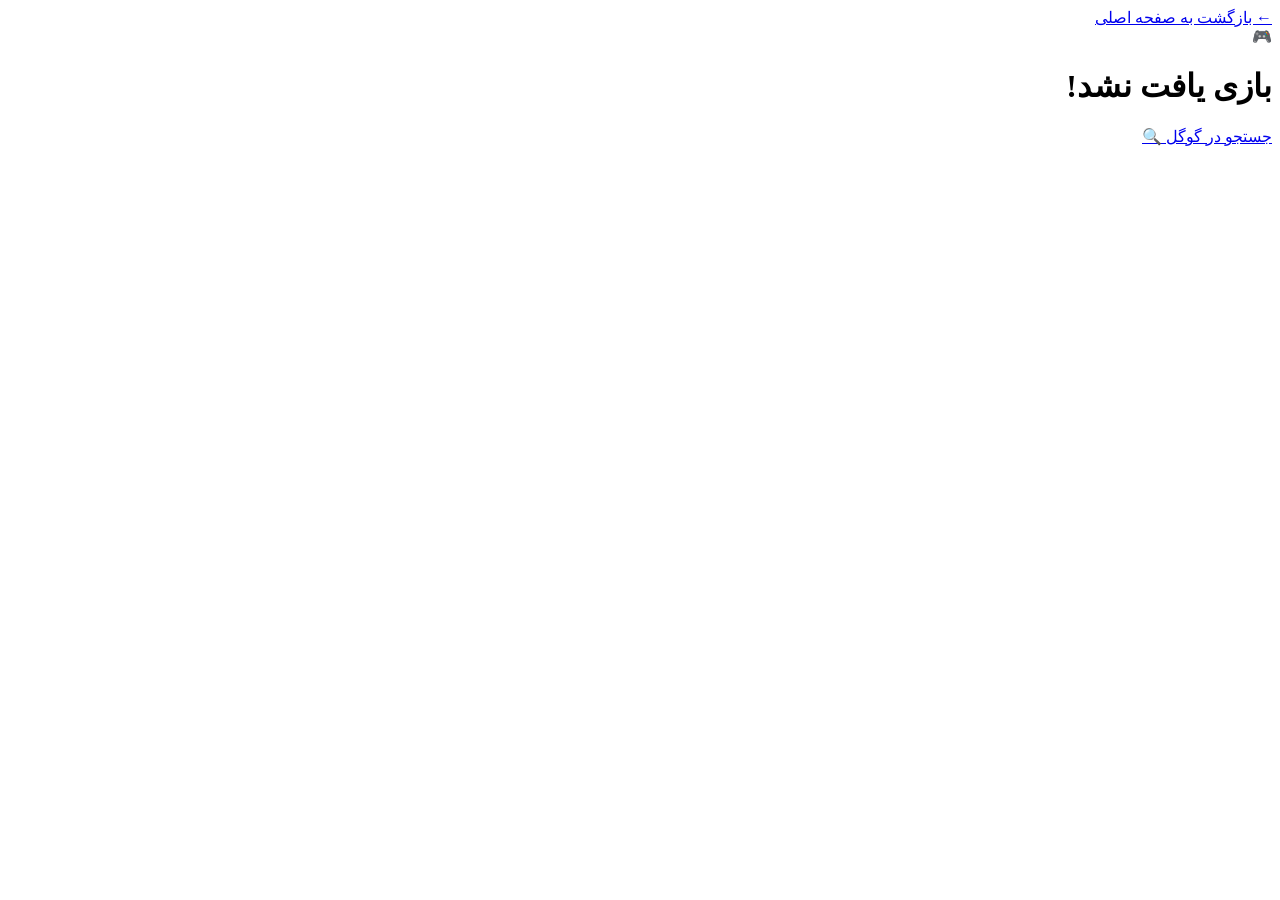
==== game-details.html @ 2fea9238 "Create game-details.html" ====
<!DOCTYPE html>
<html lang="fa" dir="rtl">
<head>
  <meta charset="UTF-8">
  <meta name="viewport" content="width=device-width, initial-scale=1.0">
  <title>جزئیات بازی | GameHub</title>
  <link rel="stylesheet" href="style.css">
</head>
<body>

  <main class="container details-page">
    <a href="index.html" class="back-btn">← بازگشت به صفحه اصلی</a>
    
    <div class="details-card">
      <div class="big-icon" id="gameIcon">🎮</div>
      <h1 id="gameTitle">در حال بارگذاری...</h1>
      <p id="gamePlatform" class="platform"></p>
      <p id="gameDesc" class="desc"></p>

      <div class="action-buttons">
        <a id="googleLink" href="#" target="_blank" class="btn google-btn">جستجو در گوگل 🔍</a>
      </div>
    </div>
  </main>

  <script>
    const gamesData = {
      'ac': {
        title: "Assassin's Creed",
        platform: "PC • Console",
        icon: "⚔️",
        desc: "یکی از محبوب‌ترین سری بازی‌های اکشن و ماجراجویی مخفی‌کاری در تاریخ بازی‌های ویدئویی."
      },
      'gta6': {
        title: "Grand Theft Auto VI",
        platform: "PC • Console",
        icon: "🏎️",
        desc: "جدیدترین نسخه از جهان‌بازترین و پرطرفدارترین بازی راک‌استار در شهر وایس سیتی."
      },
      'bloodstrike': {
        title: "Blood Strike",
        platform: "PC • Android",
        icon: "🎯",
        desc: "بازی بتل رویال سریع و بهینه‌شده برای موبایل و کامپیوتر با اکشن فوق‌العاده."
      }
    };

    const urlParams = new URLSearchParams(window.location.search);
    const gameKey = urlParams.get('game');

    if (gameKey && gamesData[gameKey]) {
      const game = gamesData[gameKey];
      document.getElementById('gameTitle').innerText = game.title;
      document.getElementById('gamePlatform').innerText = game.platform;
      document.getElementById('gameIcon').innerText = game.icon;
      document.getElementById('gameDesc').innerText = game.desc;
      document.getElementById('googleLink').href = `https://www.google.com/search?q=${encodeURIComponent(game.title)}`;
    } else {
      document.getElementById('gameTitle').innerText = "بازی یافت نشد!";
    }
  </script>
</body>
</html>
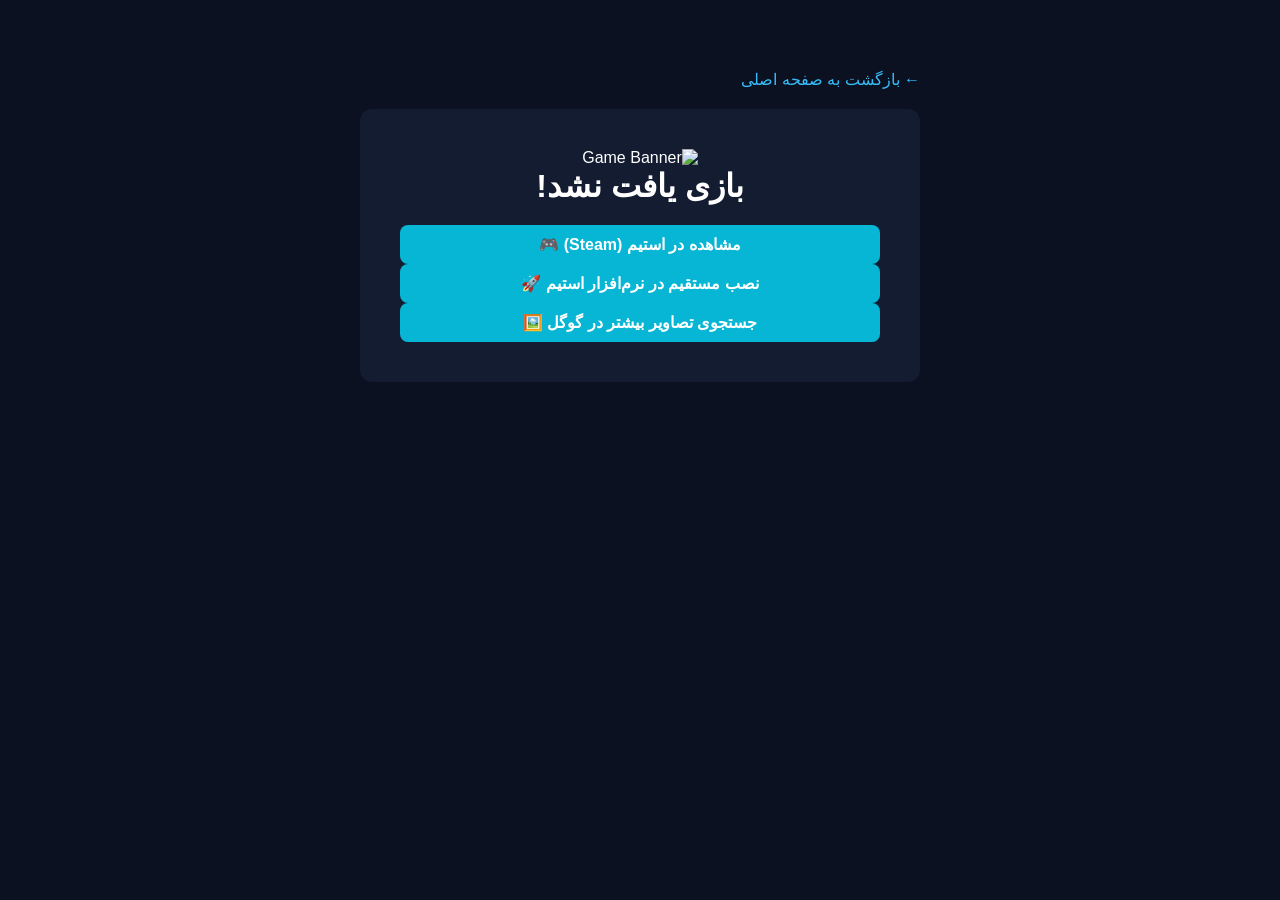
==== commit 91624ebb: "Update game-details.html" ====
--- a/game-details.html
+++ b/game-details.html
@@ -3,7 +3,7 @@
 <head>
   <meta charset="UTF-8">
   <meta name="viewport" content="width=device-width, initial-scale=1.0">
-  <title>جزئیات بازی | GameHub</title>
+  <title>دانلود بازی | GameHub</title>
   <link rel="stylesheet" href="style.css">
 </head>
 <body>
@@ -12,49 +12,37 @@
     <a href="index.html" class="back-btn">← بازگشت به صفحه اصلی</a>
     
     <div class="details-card">
-      <div class="big-icon" id="gameIcon">🎮</div>
+      <div class="banner-wrapper">
+        <img id="gameImg" src="" alt="Game Banner" class="detail-banner">
+      </div>
       <h1 id="gameTitle">در حال بارگذاری...</h1>
       <p id="gamePlatform" class="platform"></p>
       <p id="gameDesc" class="desc"></p>
 
       <div class="action-buttons">
-        <a id="googleLink" href="#" target="_blank" class="btn google-btn">جستجو در گوگل 🔍</a>
+        <a id="steamLink" href="#" target="_blank" class="btn steam-btn">مشاهده در استیم (Steam) 🎮</a>
+        <a id="directSteam" href="#" class="btn direct-btn">نصب مستقیم در نرم‌افزار استیم 🚀</a>
+        <a id="googleImagesLink" href="#" target="_blank" class="btn google-img-btn">جستجوی تصاویر بیشتر در گوگل 🖼️</a>
       </div>
     </div>
   </main>
 
+  <script src="games.js"></script>
   <script>
-    const gamesData = {
-      'ac': {
-        title: "Assassin's Creed",
-        platform: "PC • Console",
-        icon: "⚔️",
-        desc: "یکی از محبوب‌ترین سری بازی‌های اکشن و ماجراجویی مخفی‌کاری در تاریخ بازی‌های ویدئویی."
-      },
-      'gta6': {
-        title: "Grand Theft Auto VI",
-        platform: "PC • Console",
-        icon: "🏎️",
-        desc: "جدیدترین نسخه از جهان‌بازترین و پرطرفدارترین بازی راک‌استار در شهر وایس سیتی."
-      },
-      'bloodstrike': {
-        title: "Blood Strike",
-        platform: "PC • Android",
-        icon: "🎯",
-        desc: "بازی بتل رویال سریع و بهینه‌شده برای موبایل و کامپیوتر با اکشن فوق‌العاده."
-      }
-    };
+    const urlParams = new URLSearchParams(window.location.search);
+    const gameId = urlParams.get('id');
 
-    const urlParams = new URLSearchParams(window.location.search);
-    const gameKey = urlParams.get('game');
+    const game = gamesDatabase.find(g => g.id === gameId);
 
-    if (gameKey && gamesData[gameKey]) {
-      const game = gamesData[gameKey];
+    if (game) {
       document.getElementById('gameTitle').innerText = game.title;
       document.getElementById('gamePlatform').innerText = game.platform;
-      document.getElementById('gameIcon').innerText = game.icon;
+      document.getElementById('gameImg').src = game.img;
       document.getElementById('gameDesc').innerText = game.desc;
-      document.getElementById('googleLink').href = `https://www.google.com/search?q=${encodeURIComponent(game.title)}`;
+      
+      document.getElementById('steamLink').href = `https://store.steampowered.com/app/${game.steamId}/`;
+      document.getElementById('directSteam').href = `steam://store/${game.steamId}`;
+      document.getElementById('googleImagesLink').href = `https://www.google.com/search?tbm=isch&q=${encodeURIComponent(game.title + ' wallpaper PC')}`;
     } else {
       document.getElementById('gameTitle').innerText = "بازی یافت نشد!";
     }
--- a/style.css
+++ b/style.css
@@ -0,0 +1,140 @@
+* {
+  box-sizing: border-box;
+  margin: 0;
+  padding: 0;
+  font-family: Tahoma, 'Segoe UI', sans-serif;
+}
+
+body {
+  background-color: #0b1120;
+  color: #ffffff;
+  direction: rtl;
+}
+
+.hero {
+  text-align: center;
+  padding: 50px 20px;
+  background: linear-gradient(180deg, #0f172a 0%, #0b1120 100%);
+}
+
+.hero h1 {
+  font-size: 2.5rem;
+  margin-bottom: 10px;
+}
+
+.hero p {
+  color: #94a3b8;
+  margin-bottom: 25px;
+}
+
+.search-box input {
+  width: 90%;
+  max-width: 500px;
+  padding: 14px 20px;
+  border-radius: 25px;
+  border: 1px solid #334155;
+  background-color: #1e293b;
+  color: #fff;
+  font-size: 1rem;
+  outline: none;
+  text-align: center;
+}
+
+.container {
+  max-width: 1100px;
+  margin: 0 auto;
+  padding: 30px 20px;
+}
+
+.container h2 {
+  margin-bottom: 25px;
+  font-size: 1.5rem;
+}
+
+.games-grid {
+  display: grid;
+  grid-template-columns: repeat(auto-fit, minmax(280px, 1fr));
+  gap: 20px;
+}
+
+.card {
+  background-color: #131c31;
+  border: 1px solid #1e293b;
+  border-radius: 12px;
+  padding: 30px 20px;
+  display: flex;
+  flex-direction: column;
+  align-items: center;
+  text-align: center;
+}
+
+.card .icon {
+  font-size: 40px;
+  margin-bottom: 15px;
+}
+
+.card h3 {
+  font-size: 1.2rem;
+  margin-bottom: 8px;
+}
+
+.platform {
+  color: #64748b;
+  font-size: 0.9rem;
+  margin-bottom: 20px;
+}
+
+.btn {
+  display: inline-block;
+  width: 100%;
+  padding: 10px 0;
+  background-color: #06b6d4;
+  color: #fff;
+  text-decoration: none;
+  border-radius: 8px;
+  font-weight: bold;
+  transition: 0.2s;
+}
+
+.btn:hover {
+  background-color: #0891b2;
+}
+
+/* صفحه جزئیات */
+.details-page {
+  max-width: 600px;
+  margin-top: 40px;
+}
+
+.back-btn {
+  color: #38bdf8;
+  text-decoration: none;
+  display: inline-block;
+  margin-bottom: 20px;
+}
+
+.details-card {
+  background-color: #131c31;
+  padding: 40px;
+  border-radius: 12px;
+  text-align: center;
+}
+
+.big-icon {
+  font-size: 60px;
+  margin-bottom: 15px;
+}
+
+.desc {
+  color: #cbd5e1;
+  line-height: 1.6;
+  margin: 20px 0;
+}
+
+.google-btn {
+  background-color: #2563eb;
+}
+
+.google-btn:hover {
+  background-color: #1d4ed8;
+}
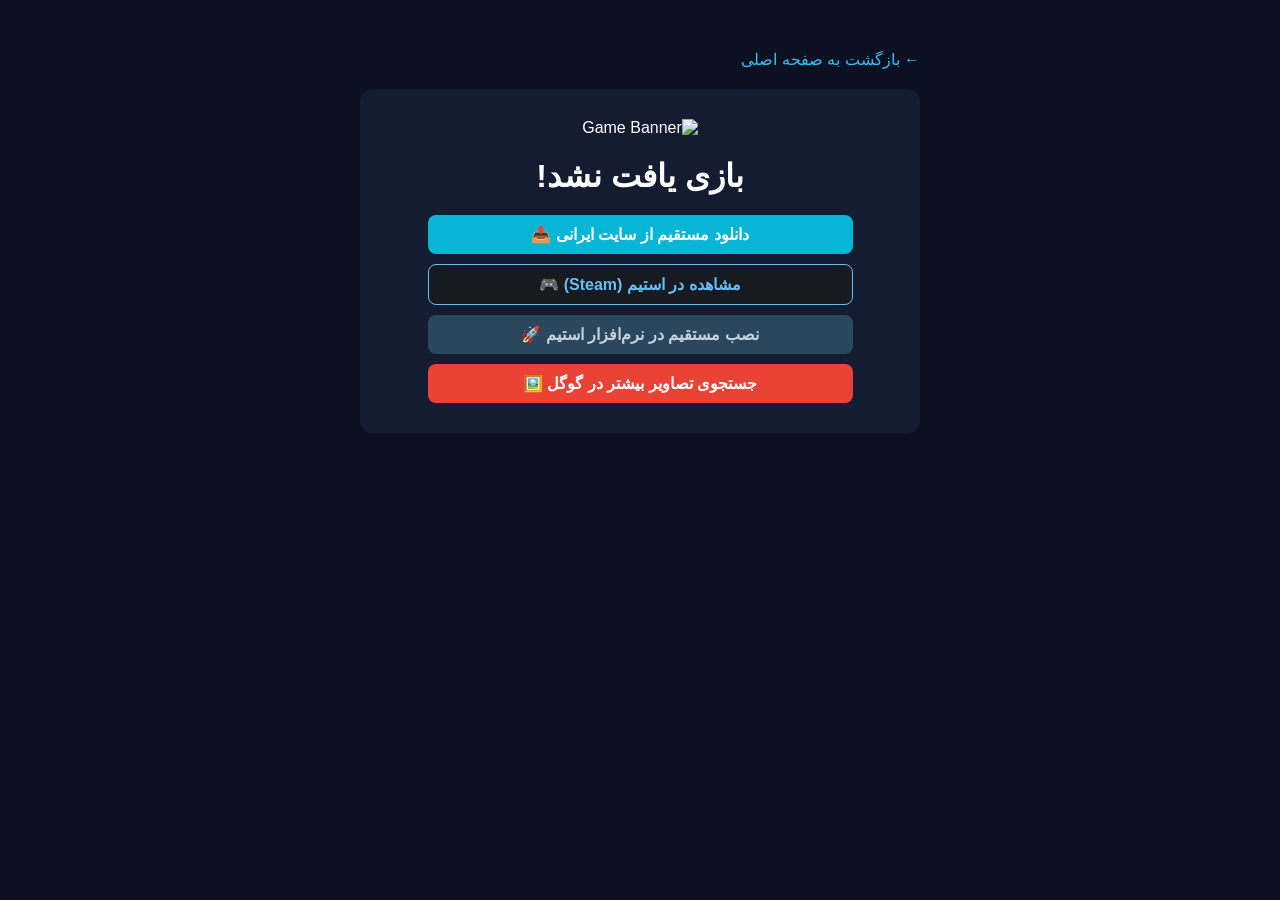
==== commit 76b9d43c: "Update game-details.html" ====
--- a/game-details.html
+++ b/game-details.html
@@ -20,6 +20,7 @@
       <p id="gameDesc" class="desc"></p>
 
       <div class="action-buttons">
+        <a id="irDownloadLink" href="#" target="_blank" class="btn ir-btn">دانلود مستقیم از سایت ایرانی 📥</a>
         <a id="steamLink" href="#" target="_blank" class="btn steam-btn">مشاهده در استیم (Steam) 🎮</a>
         <a id="directSteam" href="#" class="btn direct-btn">نصب مستقیم در نرم‌افزار استیم 🚀</a>
         <a id="googleImagesLink" href="#" target="_blank" class="btn google-img-btn">جستجوی تصاویر بیشتر در گوگل 🖼️</a>
@@ -40,6 +41,16 @@
       document.getElementById('gameImg').src = game.img;
       document.getElementById('gameDesc').innerText = game.desc;
       
+      // دانلود از سایت ایرانی
+      const irBtn = document.getElementById('irDownloadLink');
+      if (game.irDownloadLink) {
+        irBtn.href = game.irDownloadLink;
+        irBtn.innerText = `دانلود مستقیم (${game.irSiteName || 'سایت ایرانی'}) 📥`;
+      } else {
+        irBtn.style.display = 'none';
+      }
+
+      // لینک استیم و گوگل
       document.getElementById('steamLink').href = `https://store.steampowered.com/app/${game.steamId}/`;
       document.getElementById('directSteam').href = `steam://store/${game.steamId}`;
       document.getElementById('googleImagesLink').href = `https://www.google.com/search?tbm=isch&q=${encodeURIComponent(game.title + ' wallpaper PC')}`;
--- a/style.css
+++ b/style.css
@@ -13,7 +13,7 @@
 
 .hero {
   text-align: center;
-  padding: 50px 20px;
+  padding: 50px 20px 30px;
   background: linear-gradient(180deg, #0f172a 0%, #0b1120 100%);
 }
 
@@ -43,17 +43,36 @@
 .container {
   max-width: 1100px;
   margin: 0 auto;
-  padding: 30px 20px;
-}
-
-.container h2 {
-  margin-bottom: 25px;
-  font-size: 1.5rem;
+  padding: 20px;
+}
+
+.categories {
+  display: flex;
+  flex-wrap: wrap;
+  gap: 10px;
+  justify-content: center;
+  margin-bottom: 30px;
+}
+
+.cat-btn {
+  background-color: #1e293b;
+  color: #cbd5e1;
+  border: 1px solid #334155;
+  padding: 8px 16px;
+  border-radius: 20px;
+  cursor: pointer;
+  transition: 0.2s;
+}
+
+.cat-btn:hover, .cat-btn.active {
+  background-color: #06b6d4;
+  color: #fff;
+  border-color: #06b6d4;
 }
 
 .games-grid {
   display: grid;
-  grid-template-columns: repeat(auto-fit, minmax(280px, 1fr));
+  grid-template-columns: repeat(auto-fit, minmax(260px, 1fr));
   gap: 20px;
 }
 
@@ -61,32 +80,47 @@
   background-color: #131c31;
   border: 1px solid #1e293b;
   border-radius: 12px;
-  padding: 30px 20px;
+  padding: 0 0 20px 0;
   display: flex;
   flex-direction: column;
   align-items: center;
   text-align: center;
-}
-
-.card .icon {
-  font-size: 40px;
+  overflow: hidden;
+}
+
+.card-img-wrapper {
+  width: 100%;
+  height: 140px;
+  overflow: hidden;
   margin-bottom: 15px;
 }
 
+.game-img {
+  width: 100%;
+  height: 100%;
+  object-fit: cover;
+  transition: transform 0.3s;
+}
+
+.card:hover .game-img {
+  transform: scale(1.05);
+}
+
 .card h3 {
-  font-size: 1.2rem;
+  font-size: 1.1rem;
   margin-bottom: 8px;
+  padding: 0 10px;
 }
 
 .platform {
   color: #64748b;
-  font-size: 0.9rem;
+  font-size: 0.85rem;
   margin-bottom: 20px;
 }
 
 .btn {
   display: inline-block;
-  width: 100%;
+  width: 85%;
   padding: 10px 0;
   background-color: #06b6d4;
   color: #fff;
@@ -94,16 +128,36 @@
   border-radius: 8px;
   font-weight: bold;
   transition: 0.2s;
+  border: none;
 }
 
 .btn:hover {
   background-color: #0891b2;
 }
 
-/* صفحه جزئیات */
+.pagination {
+  display: flex;
+  justify-content: center;
+  gap: 8px;
+  margin-top: 30px;
+}
+
+.page-btn {
+  background-color: #1e293b;
+  color: #fff;
+  border: 1px solid #334155;
+  padding: 8px 14px;
+  border-radius: 6px;
+  cursor: pointer;
+}
+
+.page-btn.active {
+  background-color: #06b6d4;
+}
+
 .details-page {
   max-width: 600px;
-  margin-top: 40px;
+  margin-top: 30px;
 }
 
 .back-btn {
@@ -115,14 +169,23 @@
 
 .details-card {
   background-color: #131c31;
-  padding: 40px;
+  padding: 30px;
   border-radius: 12px;
   text-align: center;
 }
 
-.big-icon {
-  font-size: 60px;
-  margin-bottom: 15px;
+.banner-wrapper {
+  width: 100%;
+  max-height: 250px;
+  overflow: hidden;
+  border-radius: 8px;
+  margin-bottom: 20px;
+}
+
+.detail-banner {
+  width: 100%;
+  height: 100%;
+  object-fit: cover;
 }
 
 .desc {
@@ -131,10 +194,42 @@
   margin: 20px 0;
 }
 
-.google-btn {
-  background-color: #2563eb;
-}
-
-.google-btn:hover {
-  background-color: #1d4ed8;
-}
+.action-buttons {
+  display: flex;
+  flex-direction: column;
+  gap: 10px;
+  align-items: center;
+}
+
+.steam-btn {
+  background-color: #171a21;
+  border: 1px solid #66c0f4;
+  color: #66c0f4;
+}
+
+.steam-btn:hover {
+  background-color: #66c0f4;
+  color: #171a21;
+}
+
+.direct-btn {
+  background-color: #2a475e;
+  color: #c6d4df;
+}
+
+.google-img-btn {
+  background-color: #ea4335;
+  color: #fff;
+}
+
+.google-img-btn:hover {
+  background-color: #d93025;
+}
+
+.no-result {
+  grid-column: 1 / -1;
+  text-align: center;
+  color: #94a3b8;
+  font-size: 1.2rem;
+  padding: 40px;
+}
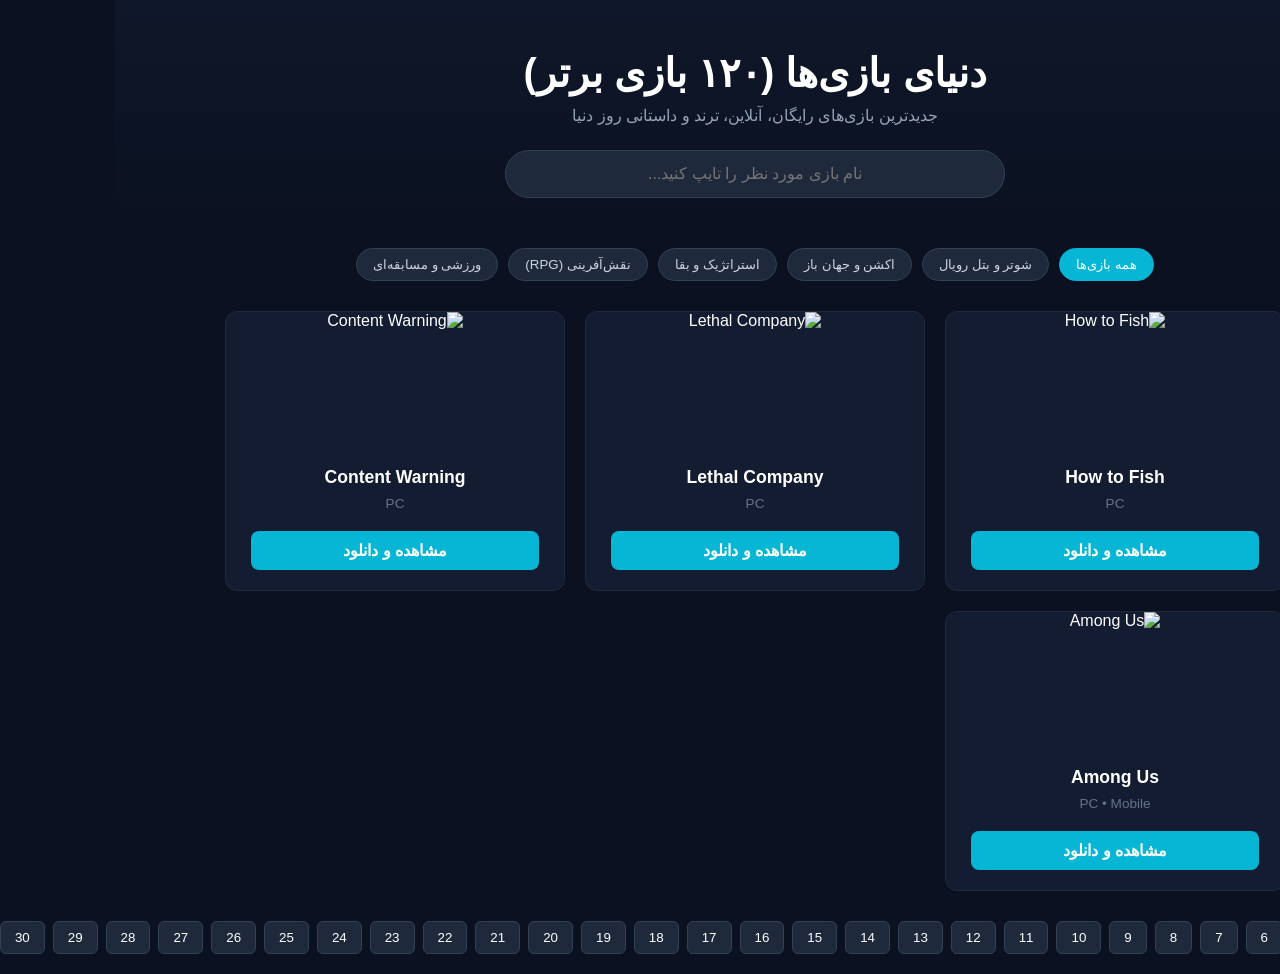
==== commit b7001d88: "Update game-details.html" ====
--- a/game-details.html
+++ b/game-details.html
@@ -3,60 +3,114 @@
 <head>
   <meta charset="UTF-8">
   <meta name="viewport" content="width=device-width, initial-scale=1.0">
-  <title>دانلود بازی | GameHub</title>
+  <title>دنیای ۱۲۰ بازی برتر | GameHub</title>
   <link rel="stylesheet" href="style.css">
 </head>
 <body>
 
-  <main class="container details-page">
-    <a href="index.html" class="back-btn">← بازگشت به صفحه اصلی</a>
+  <header class="hero">
+    <h1>دنیای بازی‌ها (۱۲۰ بازی برتر)</h1>
+    <p>جدیدترین بازی‌های رایگان، آنلاین، ترند و داستانی روز دنیا</p>
+    <div class="search-box">
+      <input type="text" id="searchInput" onkeyup="filterGames()" placeholder="نام بازی مورد نظر را تایپ کنید...">
+    </div>
+  </header>
+
+  <main class="container">
     
-    <div class="details-card">
-      <div class="banner-wrapper">
-        <img id="gameImg" src="" alt="Game Banner" class="detail-banner">
-      </div>
-      <h1 id="gameTitle">در حال بارگذاری...</h1>
-      <p id="gamePlatform" class="platform"></p>
-      <p id="gameDesc" class="desc"></p>
+    <div class="categories">
+      <button class="cat-btn active" onclick="setCategory('all', this)">همه بازی‌ها</button>
+      <button class="cat-btn" onclick="setCategory('shooter', this)">شوتر و بتل رویال</button>
+      <button class="cat-btn" onclick="setCategory('action', this)">اکشن و جهان باز</button>
+      <button class="cat-btn" onclick="setCategory('strategy', this)">استراتژیک و بقا</button>
+      <button class="cat-btn" onclick="setCategory('rpg', this)">نقش‌آفرینی (RPG)</button>
+      <button class="cat-btn" onclick="setCategory('sports', this)">ورزشی و مسابقه‌ای</button>
+    </div>
 
-      <div class="action-buttons">
-        <a id="irDownloadLink" href="#" target="_blank" class="btn ir-btn">دانلود مستقیم از سایت ایرانی 📥</a>
-        <a id="steamLink" href="#" target="_blank" class="btn steam-btn">مشاهده در استیم (Steam) 🎮</a>
-        <a id="directSteam" href="#" class="btn direct-btn">نصب مستقیم در نرم‌افزار استیم 🚀</a>
-        <a id="googleImagesLink" href="#" target="_blank" class="btn google-img-btn">جستجوی تصاویر بیشتر در گوگل 🖼️</a>
-      </div>
-    </div>
+    <div class="games-grid" id="gamesGrid"></div>
+
+    <div class="pagination" id="pagination"></div>
+
   </main>
 
   <script src="games.js"></script>
   <script>
-    const urlParams = new URLSearchParams(window.location.search);
-    const gameId = urlParams.get('id');
+    let currentCategory = 'all';
+    let currentPage = 1;
+    const itemsPerPage = 4; // هر صفحه ۴ بازی قرار می‌گیرد تا کلا ۳۰ صفحه بسازد
 
-    const game = gamesDatabase.find(g => g.id === gameId);
+    function renderGames() {
+      const grid = document.getElementById('gamesGrid');
+      grid.innerHTML = '';
 
-    if (game) {
-      document.getElementById('gameTitle').innerText = game.title;
-      document.getElementById('gamePlatform').innerText = game.platform;
-      document.getElementById('gameImg').src = game.img;
-      document.getElementById('gameDesc').innerText = game.desc;
-      
-      // دانلود از سایت ایرانی
-      const irBtn = document.getElementById('irDownloadLink');
-      if (game.irDownloadLink) {
-        irBtn.href = game.irDownloadLink;
-        irBtn.innerText = `دانلود مستقیم (${game.irSiteName || 'سایت ایرانی'}) 📥`;
-      } else {
-        irBtn.style.display = 'none';
+      const searchInput = document.getElementById('searchInput').value.toLowerCase();
+
+      let filtered = gamesDatabase.filter(game => {
+        const matchesCategory = (currentCategory === 'all' || game.genre === currentCategory);
+        const matchesSearch = game.title.toLowerCase().includes(searchInput);
+        return matchesCategory && matchesSearch;
+      });
+
+      const startIndex = (currentPage - 1) * itemsPerPage;
+      const paginatedGames = filtered.slice(startIndex, startIndex + itemsPerPage);
+
+      if (paginatedGames.length === 0) {
+        grid.innerHTML = '<p class="no-result">هیچ بازی یافت نشد!</p>';
+        document.getElementById('pagination').innerHTML = '';
+        return;
       }
 
-      // لینک استیم و گوگل
-      document.getElementById('steamLink').href = `https://store.steampowered.com/app/${game.steamId}/`;
-      document.getElementById('directSteam').href = `steam://store/${game.steamId}`;
-      document.getElementById('googleImagesLink').href = `https://www.google.com/search?tbm=isch&q=${encodeURIComponent(game.title + ' wallpaper PC')}`;
-    } else {
-      document.getElementById('gameTitle').innerText = "بازی یافت نشد!";
+      paginatedGames.forEach(game => {
+        const card = document.createElement('div');
+        card.className = 'card';
+        card.innerHTML = `
+          <div class="card-img-wrapper">
+            <img src="${game.img}" alt="${game.title}" class="game-img" loading="lazy">
+          </div>
+          <h3>${game.title}</h3>
+          <span class="platform">${game.platform}</span>
+          <a href="game-details.html?id=${game.id}" class="btn">مشاهده و دانلود</a>
+        `;
+        grid.appendChild(card);
+      });
+
+      setupPagination(filtered.length);
     }
+
+    function setupPagination(totalItems) {
+      const paginationContainer = document.getElementById('pagination');
+      paginationContainer.innerHTML = '';
+      const totalPages = Math.ceil(totalItems / itemsPerPage);
+
+      if (totalPages <= 1) return;
+
+      for (let i = 1; i <= totalPages; i++) {
+        const btn = document.createElement('button');
+        btn.innerText = i;
+        btn.className = `page-btn ${i === currentPage ? 'active' : ''}`;
+        btn.onclick = () => {
+          currentPage = i;
+          renderGames();
+          window.scrollTo({ top: 250, behavior: 'smooth' });
+        };
+        paginationContainer.appendChild(btn);
+      }
+    }
+
+    function setCategory(cat, btn) {
+      currentCategory = cat;
+      currentPage = 1;
+      document.querySelectorAll('.cat-btn').forEach(b => b.classList.remove('active'));
+      btn.classList.add('active');
+      renderGames();
+    }
+
+    function filterGames() {
+      currentPage = 1;
+      renderGames();
+    }
+
+    renderGames();
   </script>
 </body>
 </html>
--- a/style.css
+++ b/style.css
@@ -233,3 +233,11 @@
   font-size: 1.2rem;
   padding: 40px;
 }
+.ir-btn {
+  background-color: #10b981;
+  color: #fff;
+}
+
+.ir-btn:hover {
+  background-color: #059669;
+}
